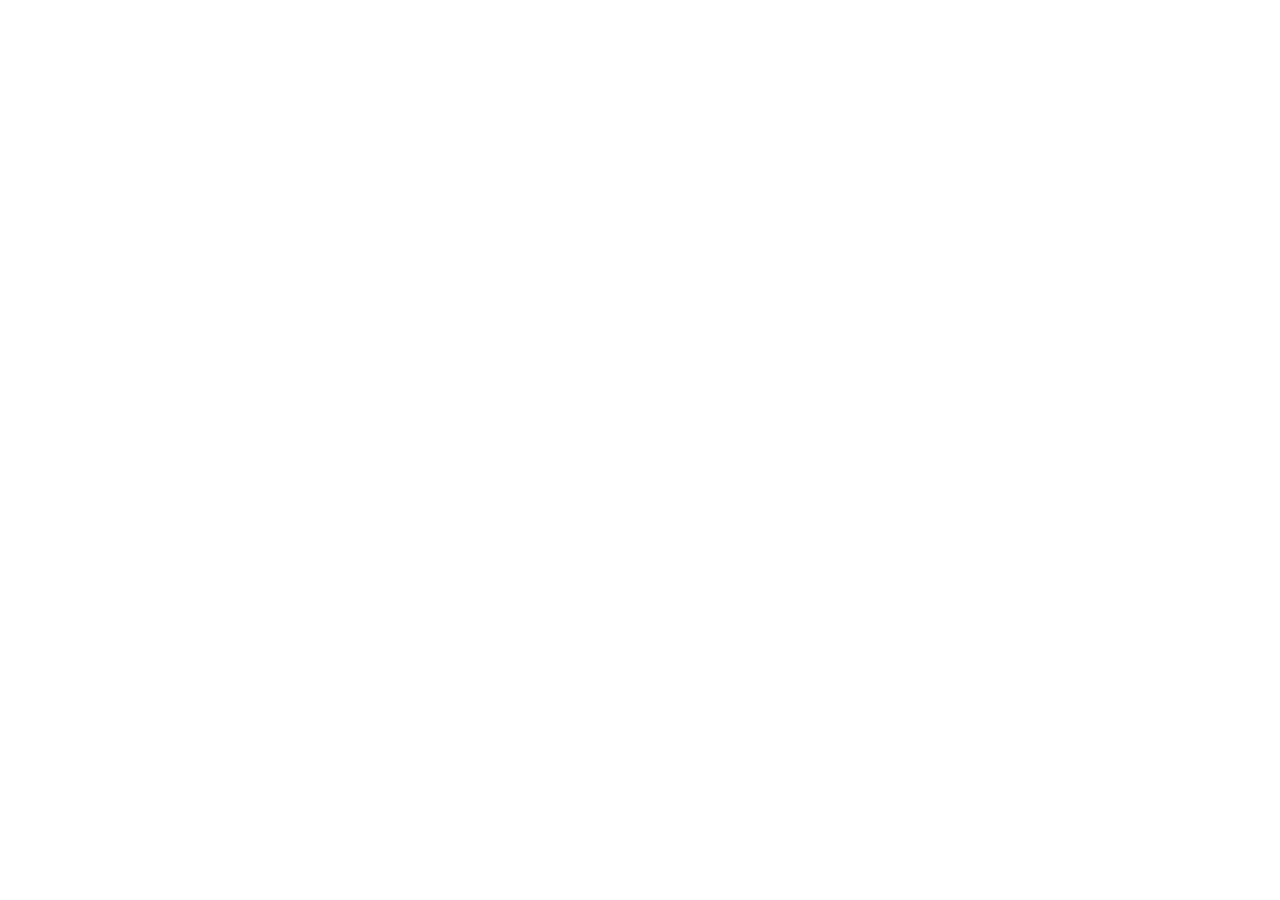
==== index.html @ fa8ad5d9 "git init" ====
<!DOCTYPE html>
<html lang="en">
  <head>
    <meta charset="UTF-8" />
    <meta name="viewport" content="width=device-width, initial-scale=1.0" />
    <title>Preguntas de entrevistas de Desarrollo Web</title>
    <link rel="shortcut icon" href="favicon.ico" type="image/x-icon">
  </head>
  <body>
    
  </body>
</html>
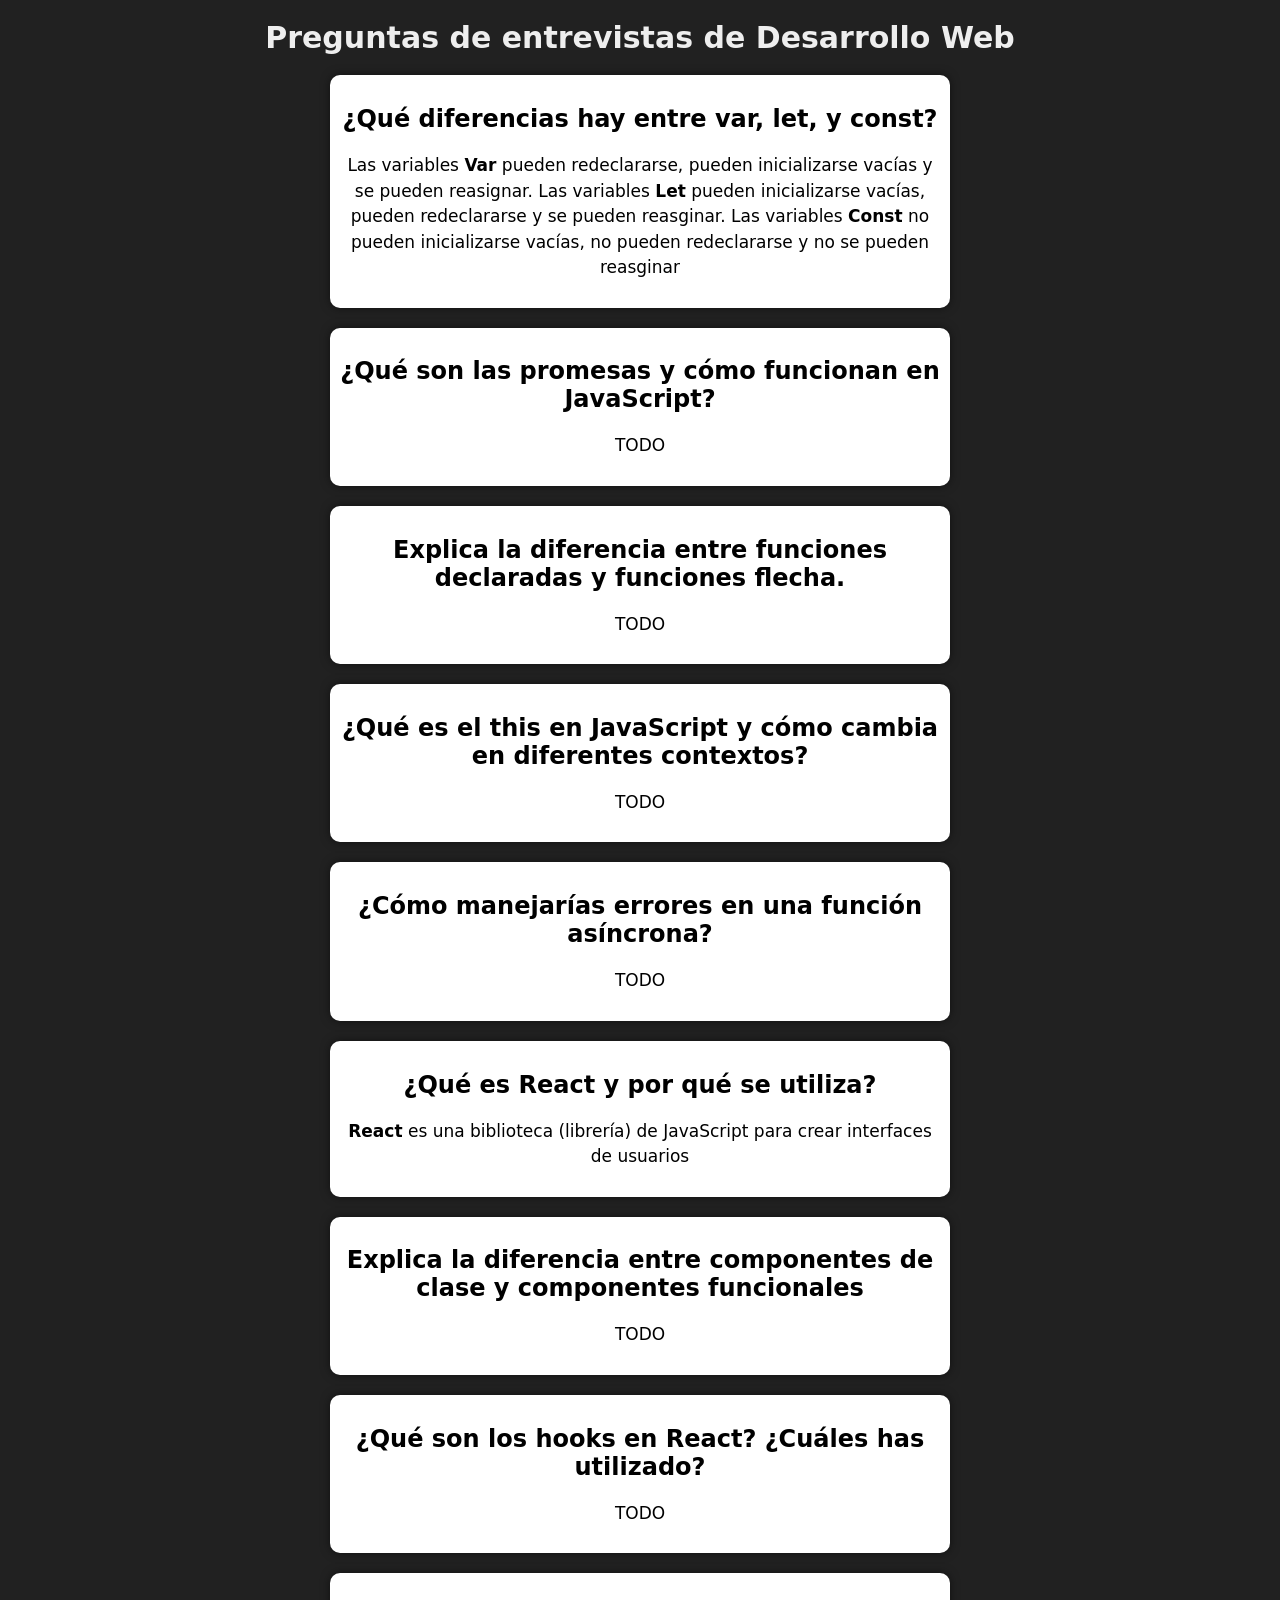
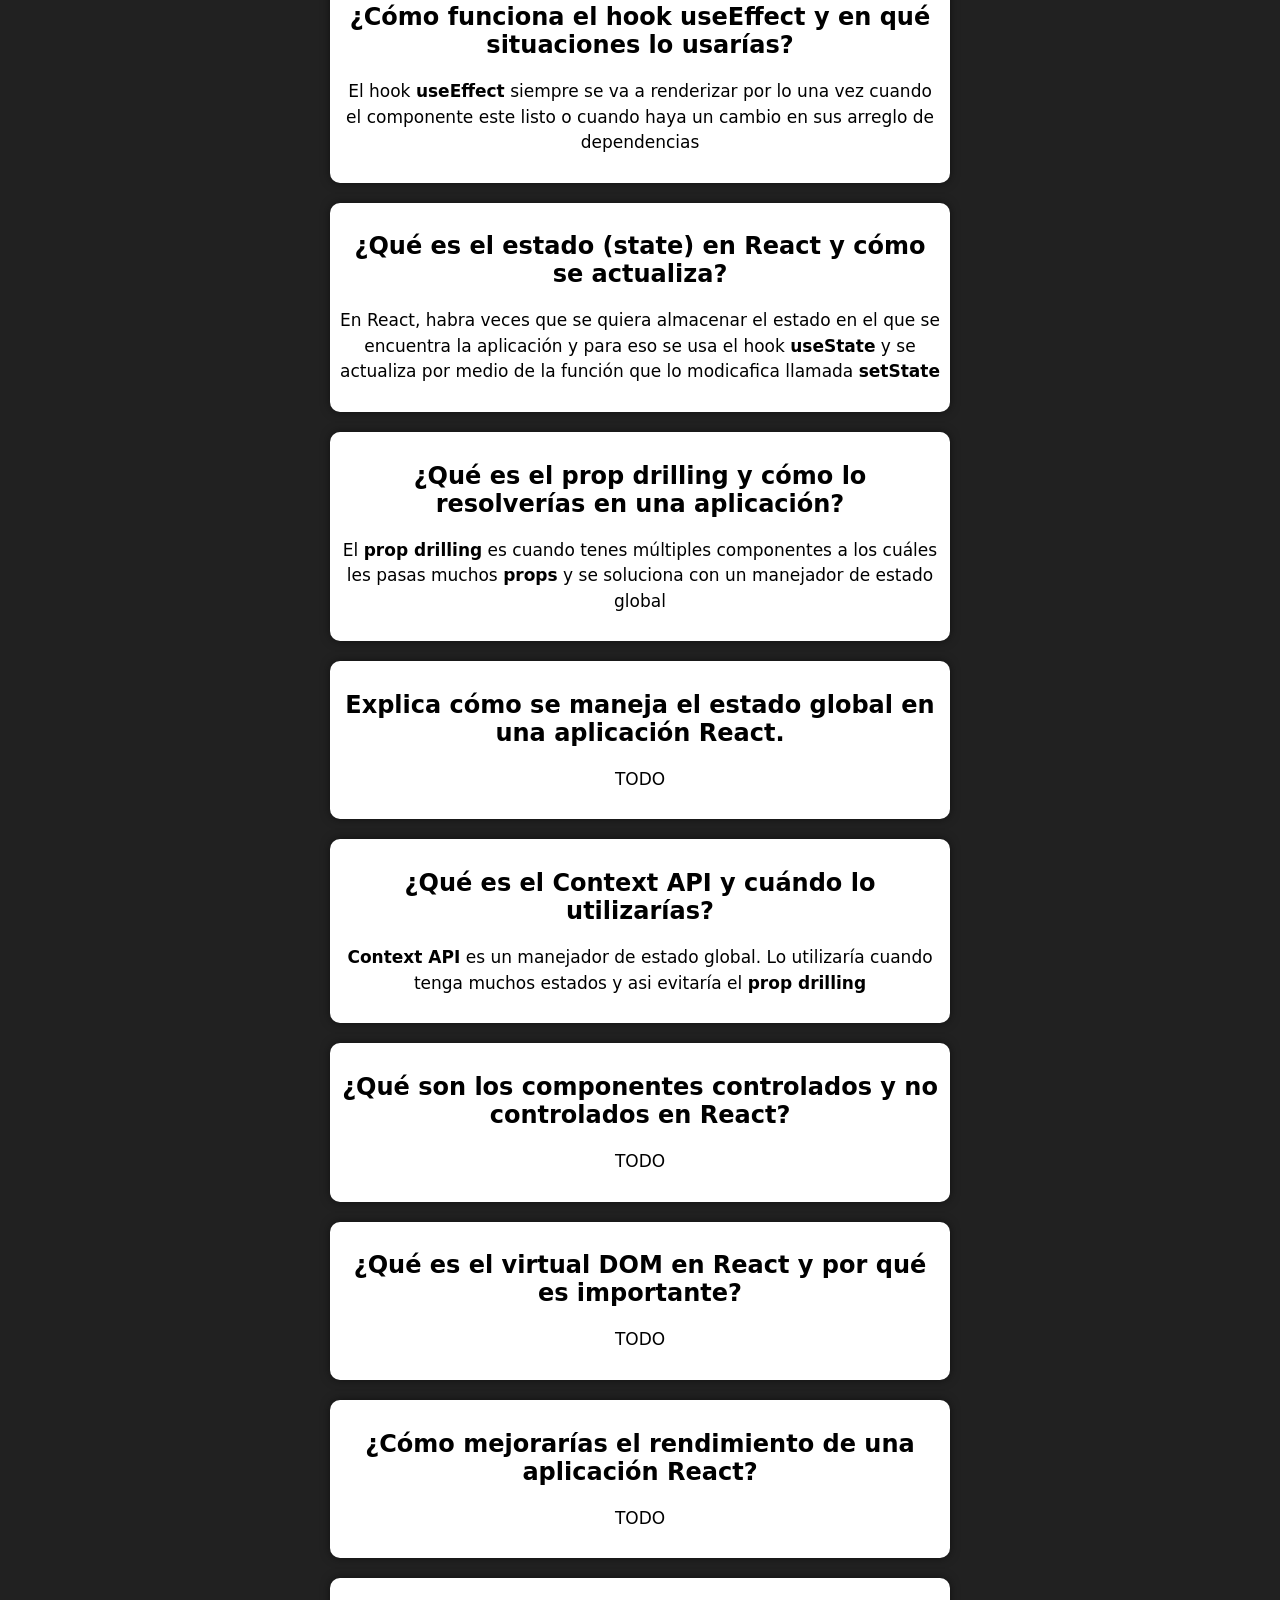
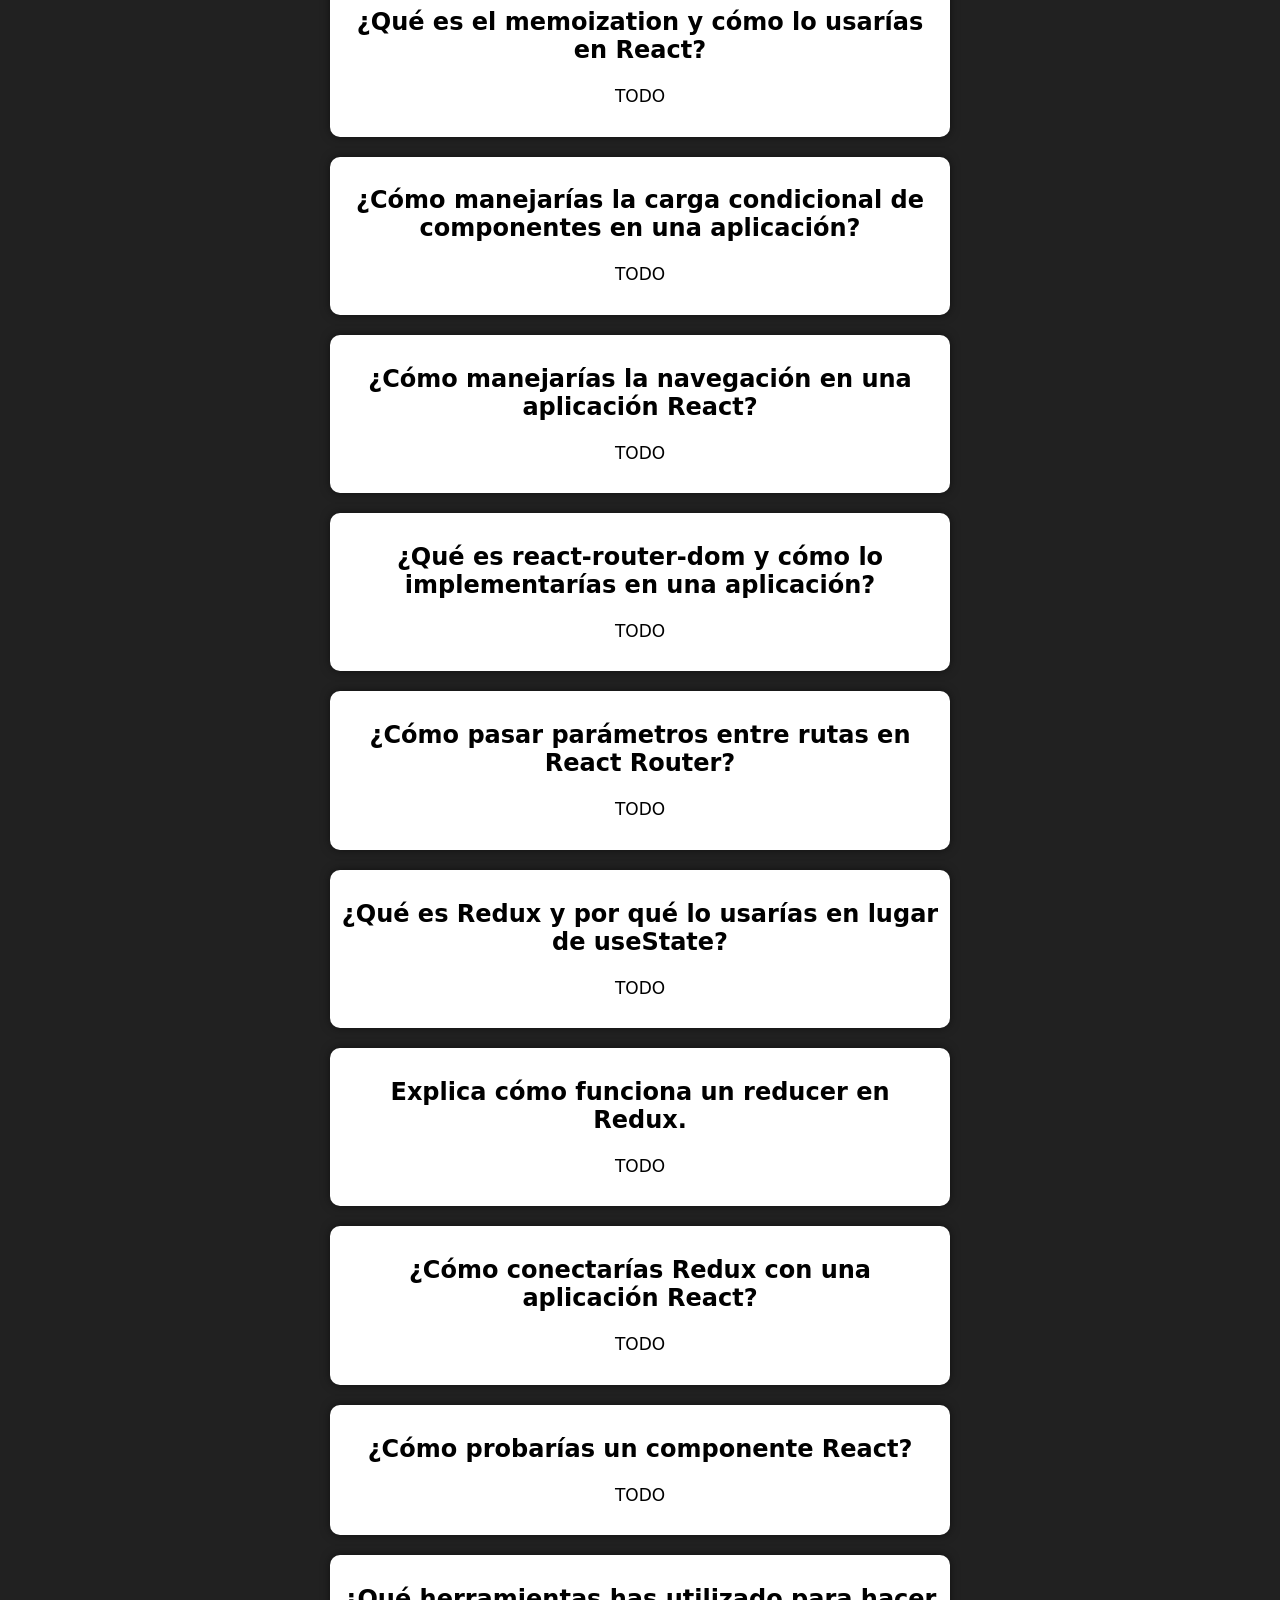
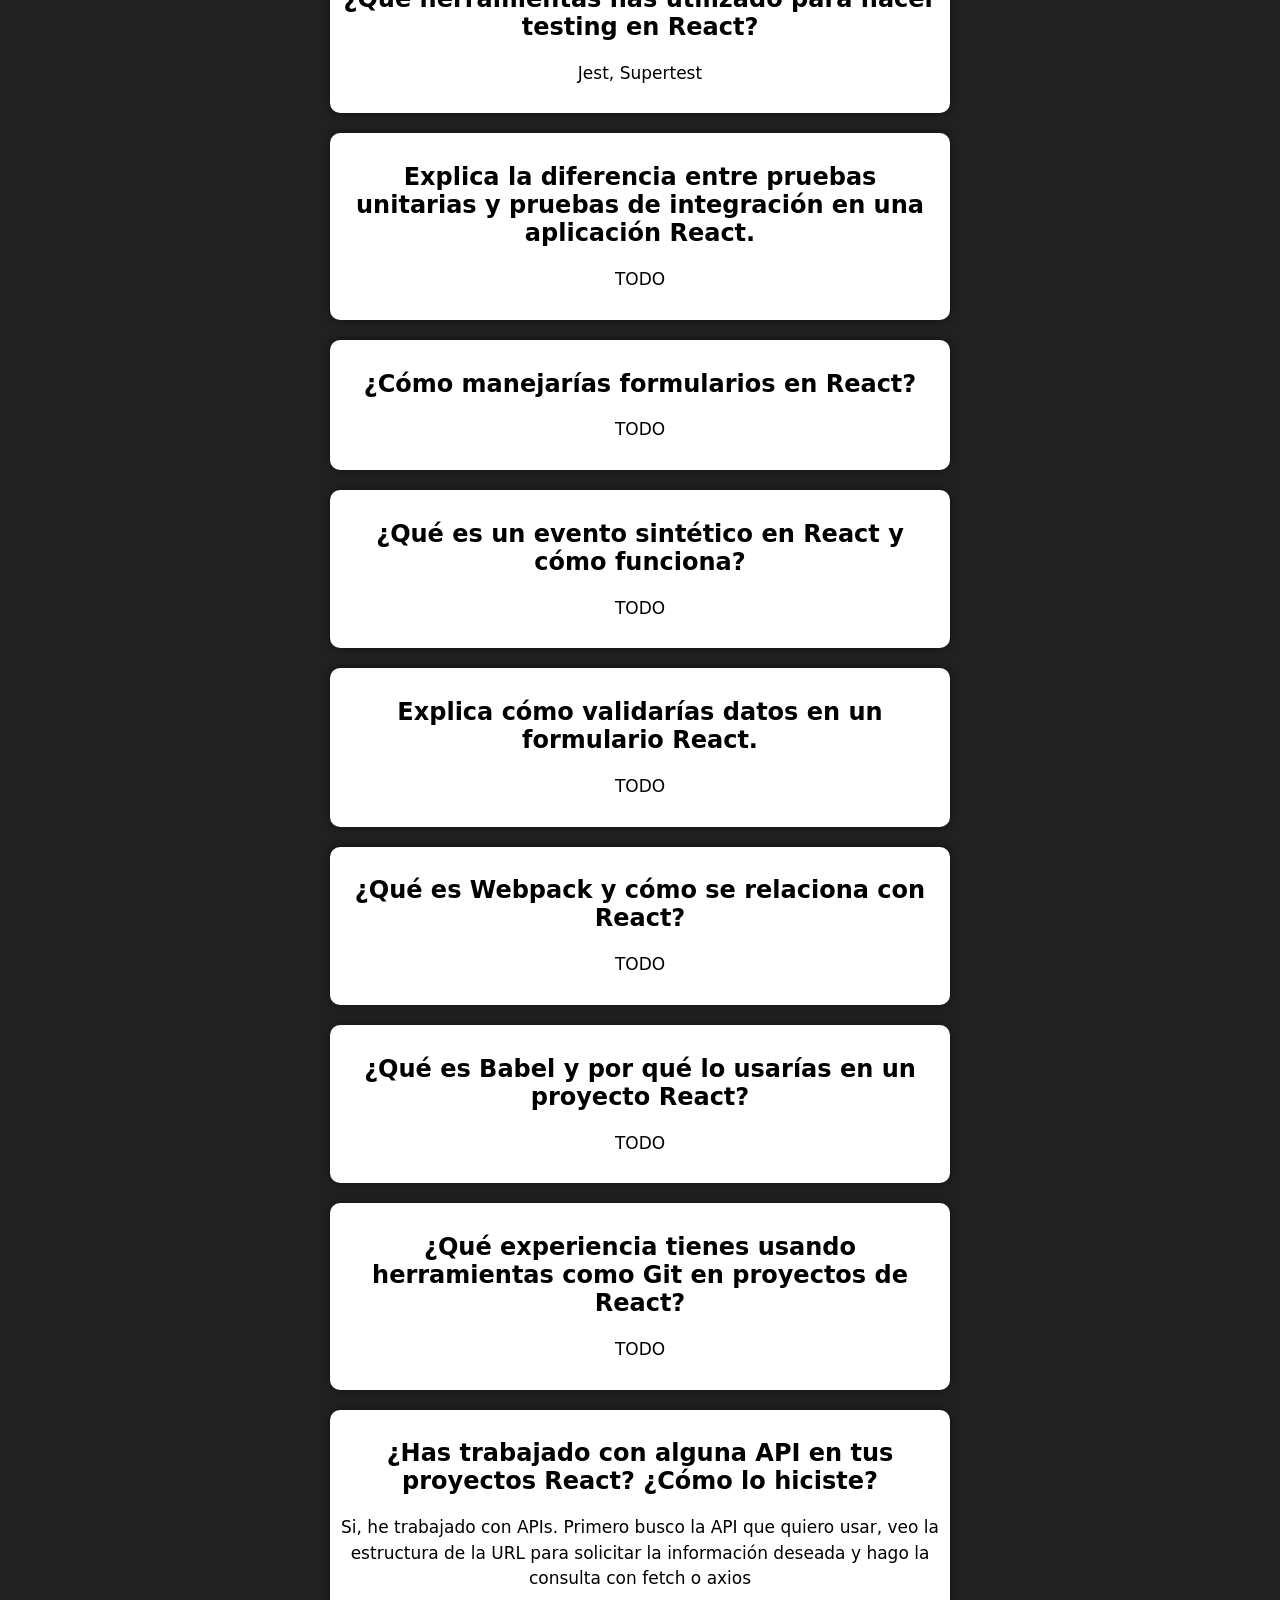
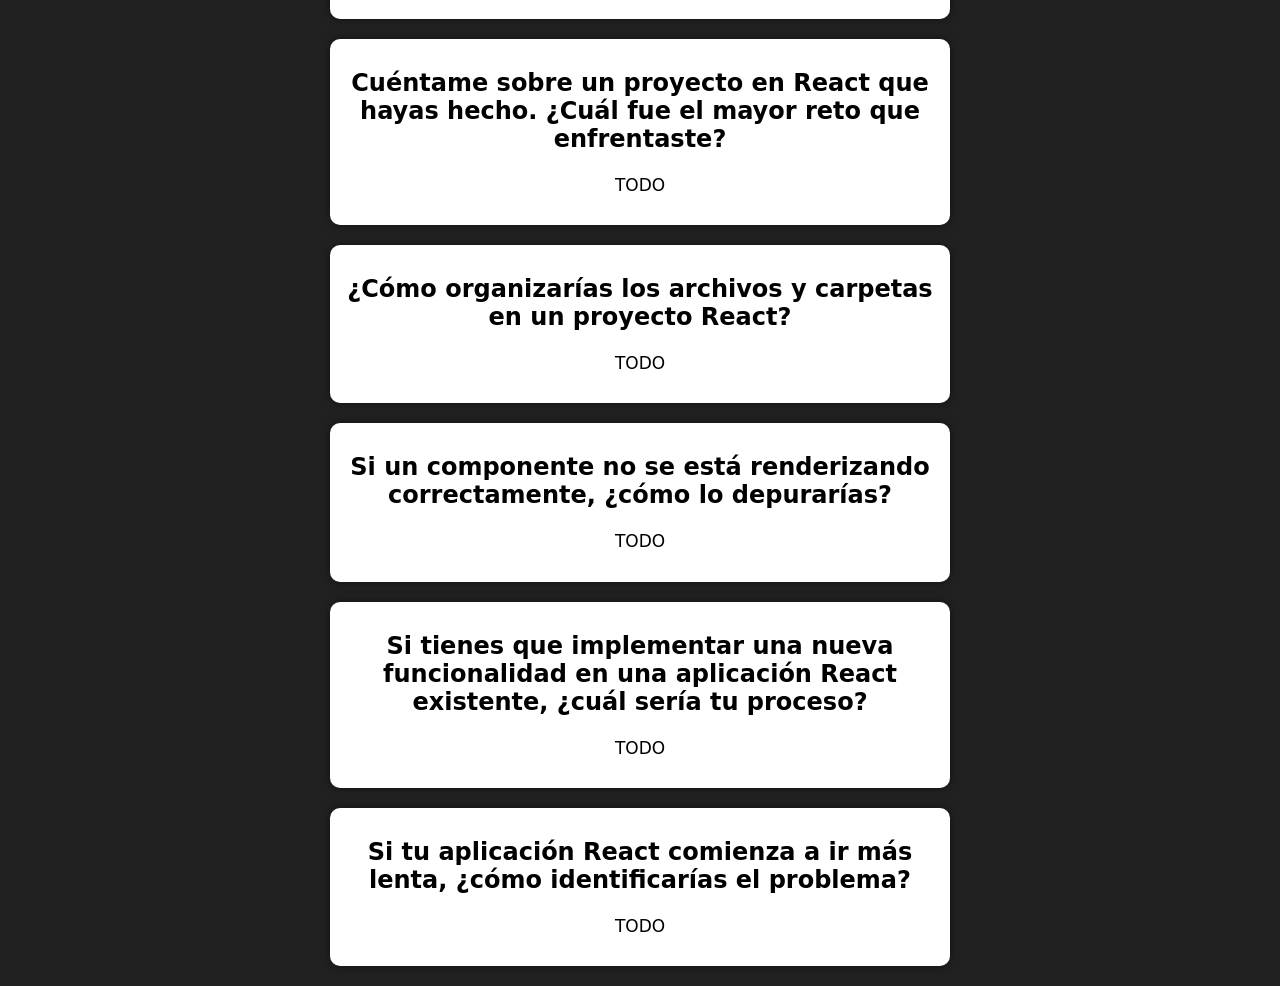
==== commit 5ec71c83: "terminando con el html, css y js" ====
--- a/index.html
+++ b/index.html
@@ -4,9 +4,14 @@
     <meta charset="UTF-8" />
     <meta name="viewport" content="width=device-width, initial-scale=1.0" />
     <title>Preguntas de entrevistas de Desarrollo Web</title>
-    <link rel="shortcut icon" href="favicon.ico" type="image/x-icon">
+    <link rel="shortcut icon" href="img/favicon.ico" type="image/x-icon">
+    <link rel="stylesheet" href="css/styles.css">
   </head>
   <body>
-    
+    <div class="container">
+      <h1 class="interview-questions-title">Preguntas de entrevistas de Desarrollo Web</h1>
+    </div>
+
+    <script src="js/app.js" type="module"></script>
   </body>
 </html>
--- a/css/styles.css
+++ b/css/styles.css
@@ -0,0 +1,40 @@
+html {
+  font-size: 62.5%;
+}
+
+body {
+  font-size: 1.6rem;
+  background-color: #212121;
+  font-family: system-ui, -apple-system, BlinkMacSystemFont, 'Segoe UI', Roboto, Oxygen, Ubuntu, Cantarell, 'Open Sans', 'Helvetica Neue', sans-serif;
+}
+
+.interview-questions-title {
+  color: #eee;
+  text-align: center;
+  font-size: 3rem;
+}
+
+.question {
+  background-color: #fff;
+  padding: 1rem;
+  border-radius: 1rem;
+  margin-bottom: 2rem;
+  text-align: center;
+  box-shadow: 0 0 1rem 0 rgb(0 0 0 / 50%);
+
+  @media(min-width: 992px) {
+    & {
+      width: 60rem;
+      margin: 0 auto 2rem;
+    }
+  }
+}
+
+.question-text {
+  line-height: 1.5;
+  font-size: 1.7rem;
+}
+
+.bold {
+  font-weight: bold
+}
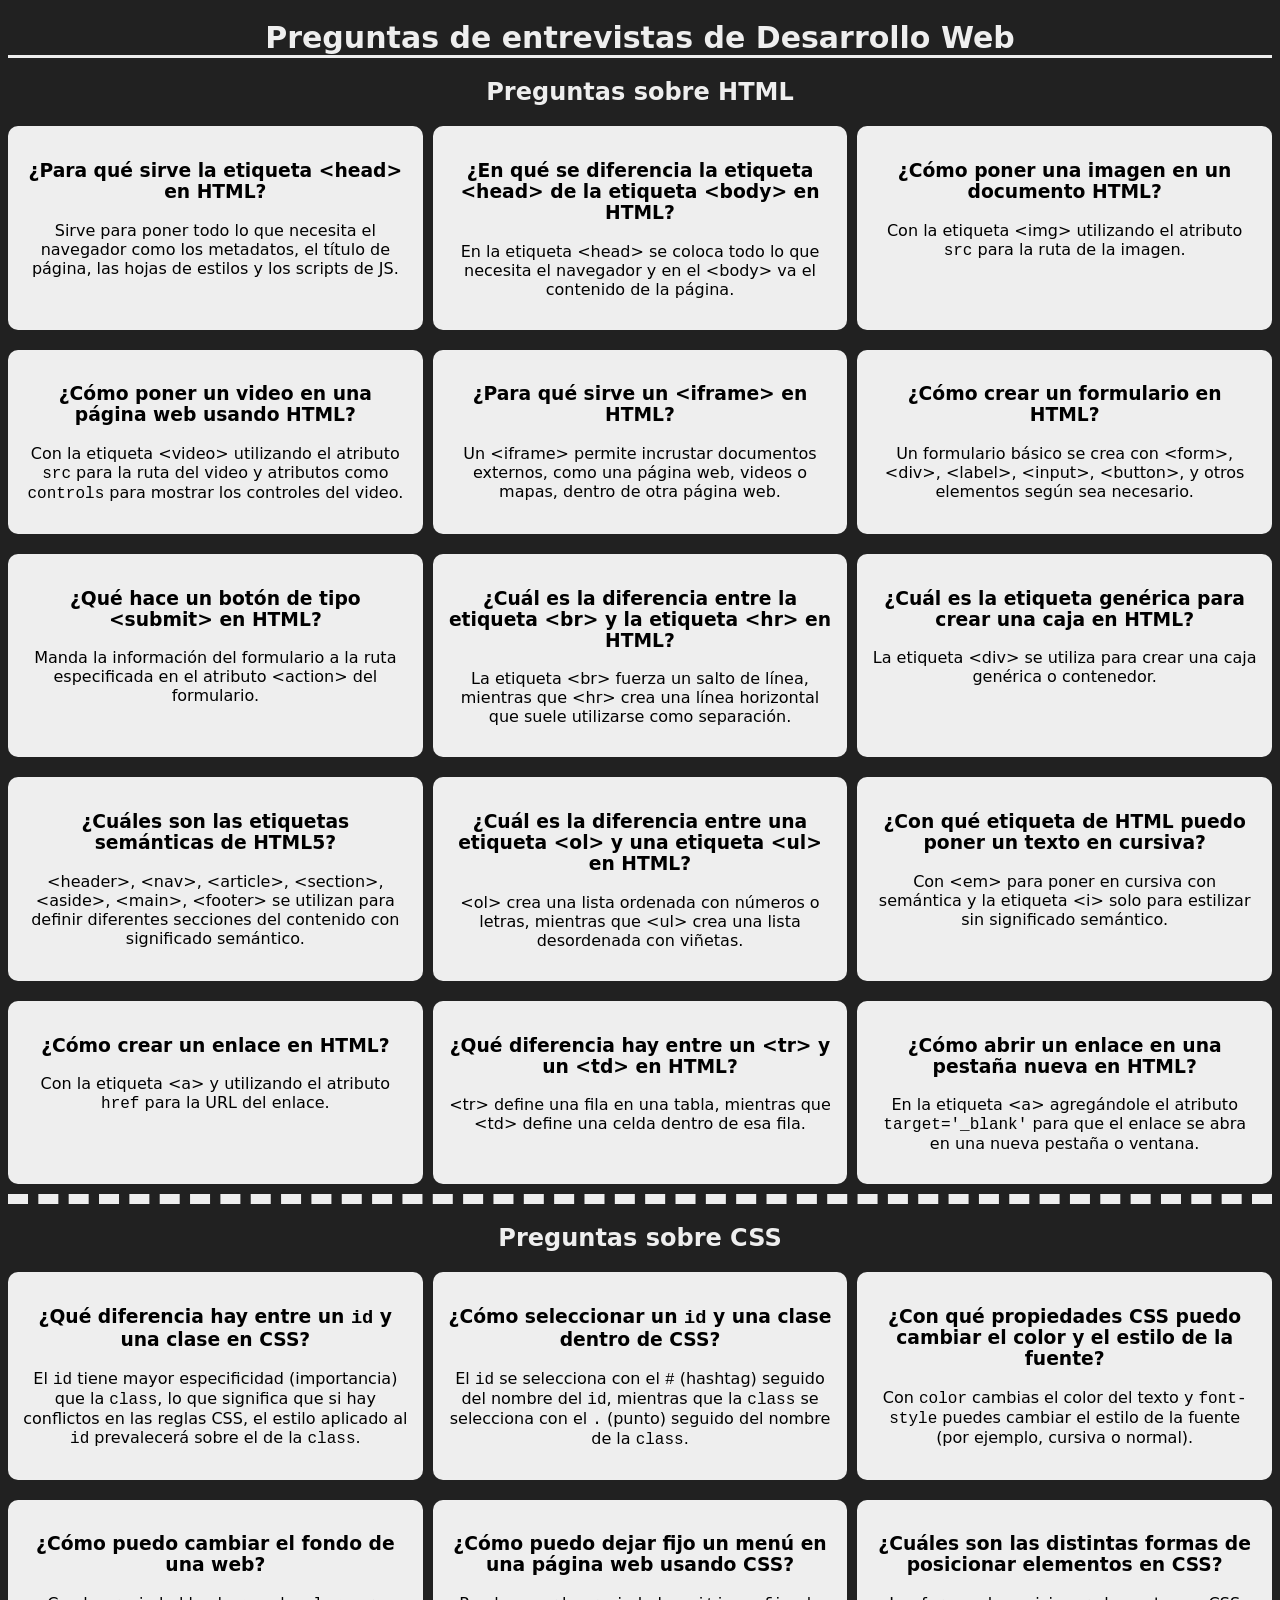
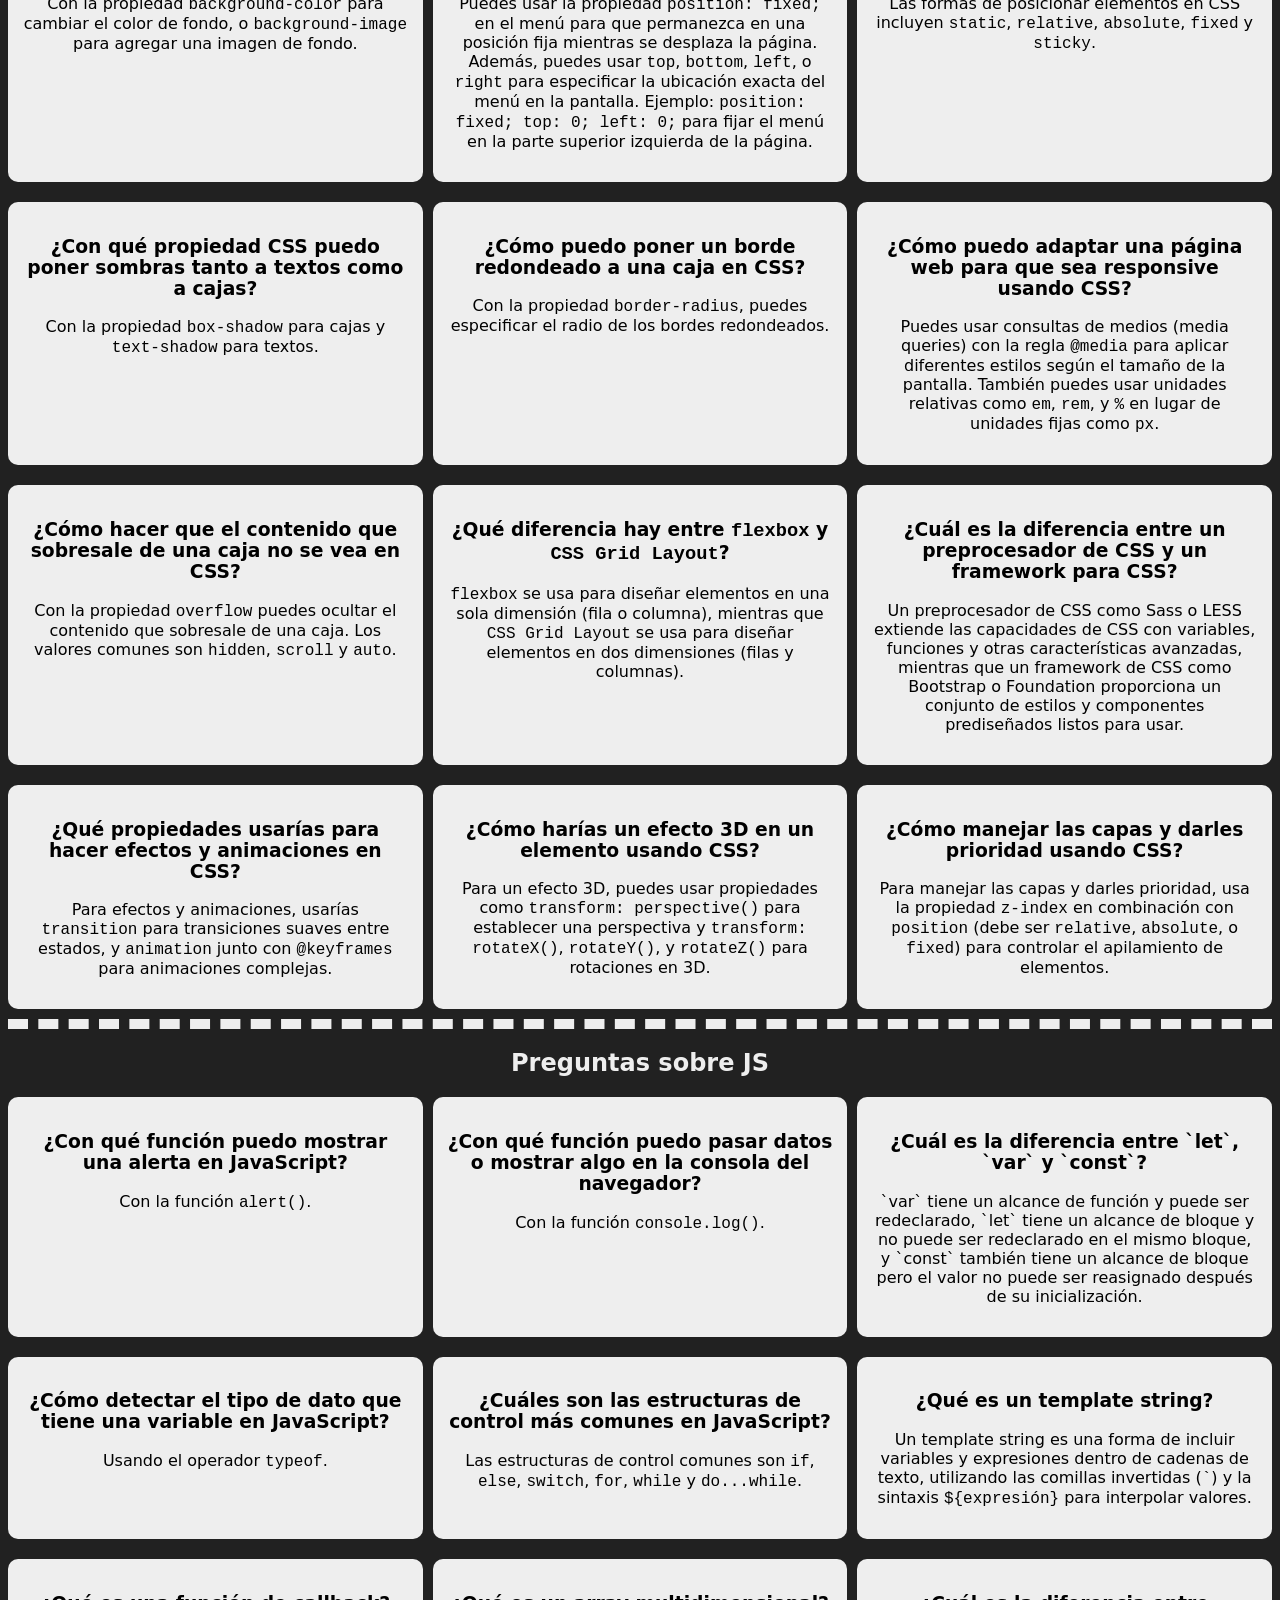
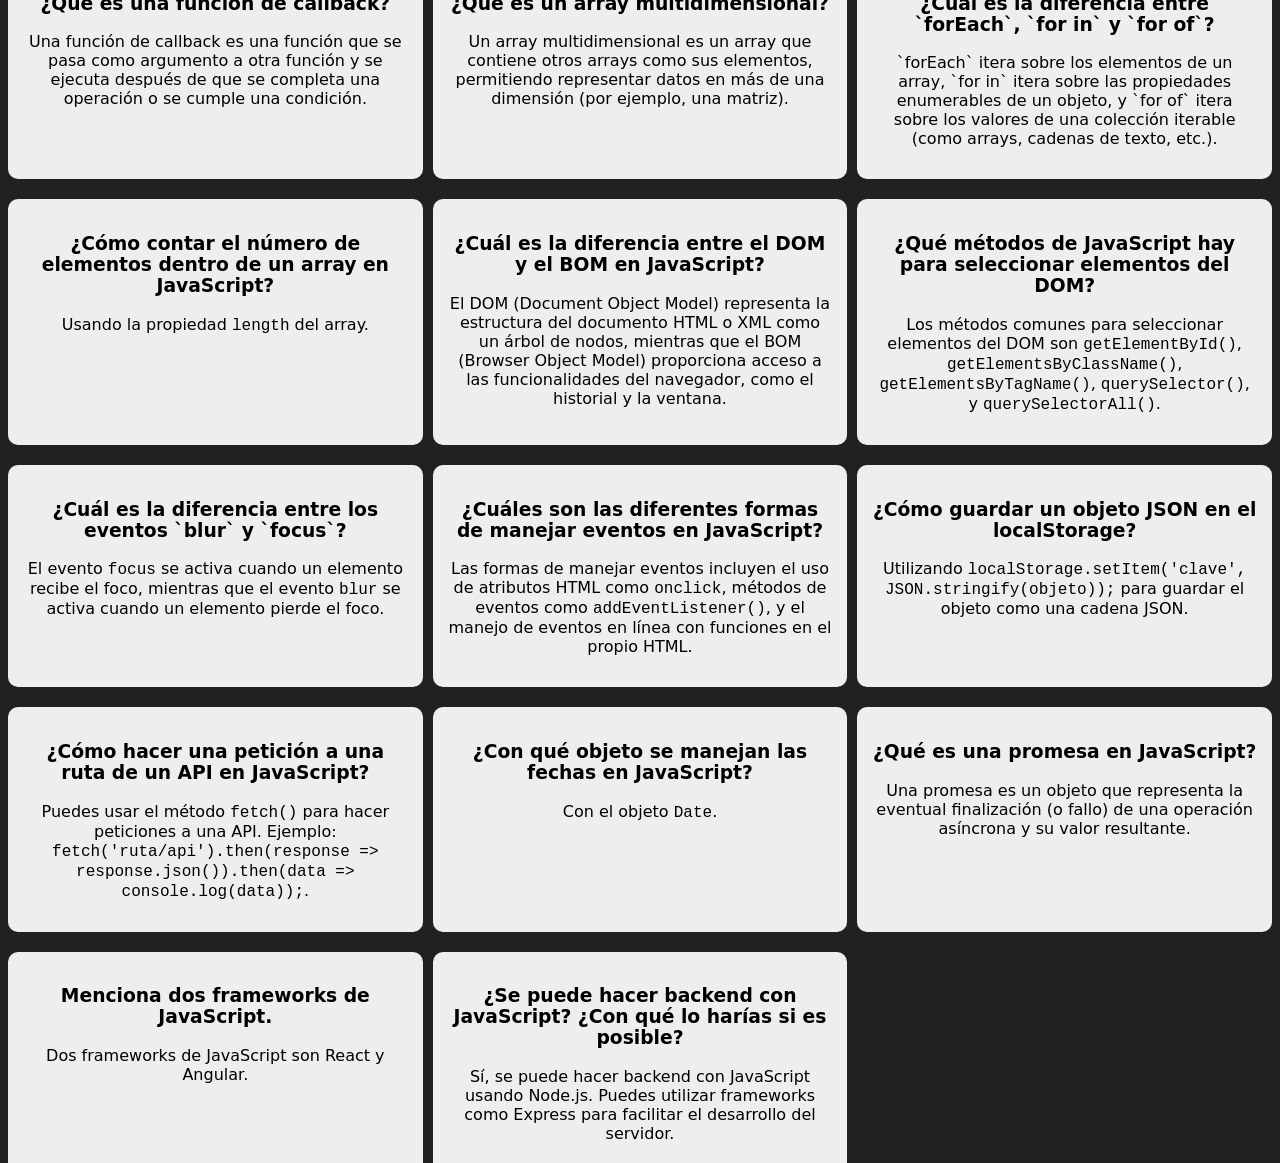
==== commit 2fa7c50b: "finalizando las preguntas de html, css, js" ====
--- a/index.html
+++ b/index.html
@@ -10,6 +10,18 @@
   <body>
     <div class="container">
       <h1 class="interview-questions-title">Preguntas de entrevistas de Desarrollo Web</h1>
+      <div id="html-questions">
+        <h2>Preguntas sobre HTML</h2>
+        <div class="html-questions"></div>
+      </div>
+      <div id="css-questions">
+        <h2>Preguntas sobre CSS</h2>
+        <div class="css-questions"></div>
+      </div>
+      <div id="js-questions">
+        <h2>Preguntas sobre JS</h2>
+        <div class="js-questions"></div>
+      </div>
     </div>
 
     <script src="js/app.js" type="module"></script>
--- a/css/styles.css
+++ b/css/styles.css
@@ -8,33 +8,33 @@
   font-family: system-ui, -apple-system, BlinkMacSystemFont, 'Segoe UI', Roboto, Oxygen, Ubuntu, Cantarell, 'Open Sans', 'Helvetica Neue', sans-serif;
 }
 
+h2 {
+  color: #eee;
+  text-align: center;
+}
+
 .interview-questions-title {
   color: #eee;
   text-align: center;
   font-size: 3rem;
+  border-bottom: .3rem solid #eee;
 }
 
-.question {
-  background-color: #fff;
-  padding: 1rem;
-  border-radius: 1rem;
-  margin-bottom: 2rem;
-  text-align: center;
-  box-shadow: 0 0 1rem 0 rgb(0 0 0 / 50%);
-
-  @media(min-width: 992px) {
-    & {
-      width: 60rem;
-      margin: 0 auto 2rem;
-    }
-  }
+:is(.html-questions, .css-questions, .js-questions) {
+  display: grid;
+  grid-template-columns: repeat(auto-fit, minmax(350px, 1fr));
+  gap: 10px;
+  border-bottom: 1rem dashed #eee;
 }
 
-.question-text {
-  line-height: 1.5;
-  font-size: 1.7rem;
+.js-questions {
+  border-bottom: none;
 }
 
-.bold {
-  font-weight: bold
+:is(.htmlQuestion, .cssQuestion, .jsQuestion) {
+  background-color: #eee;
+  padding: 15px;
+  margin-bottom: 10px;
+  border-radius: 10px;
+  text-align: center;
 }
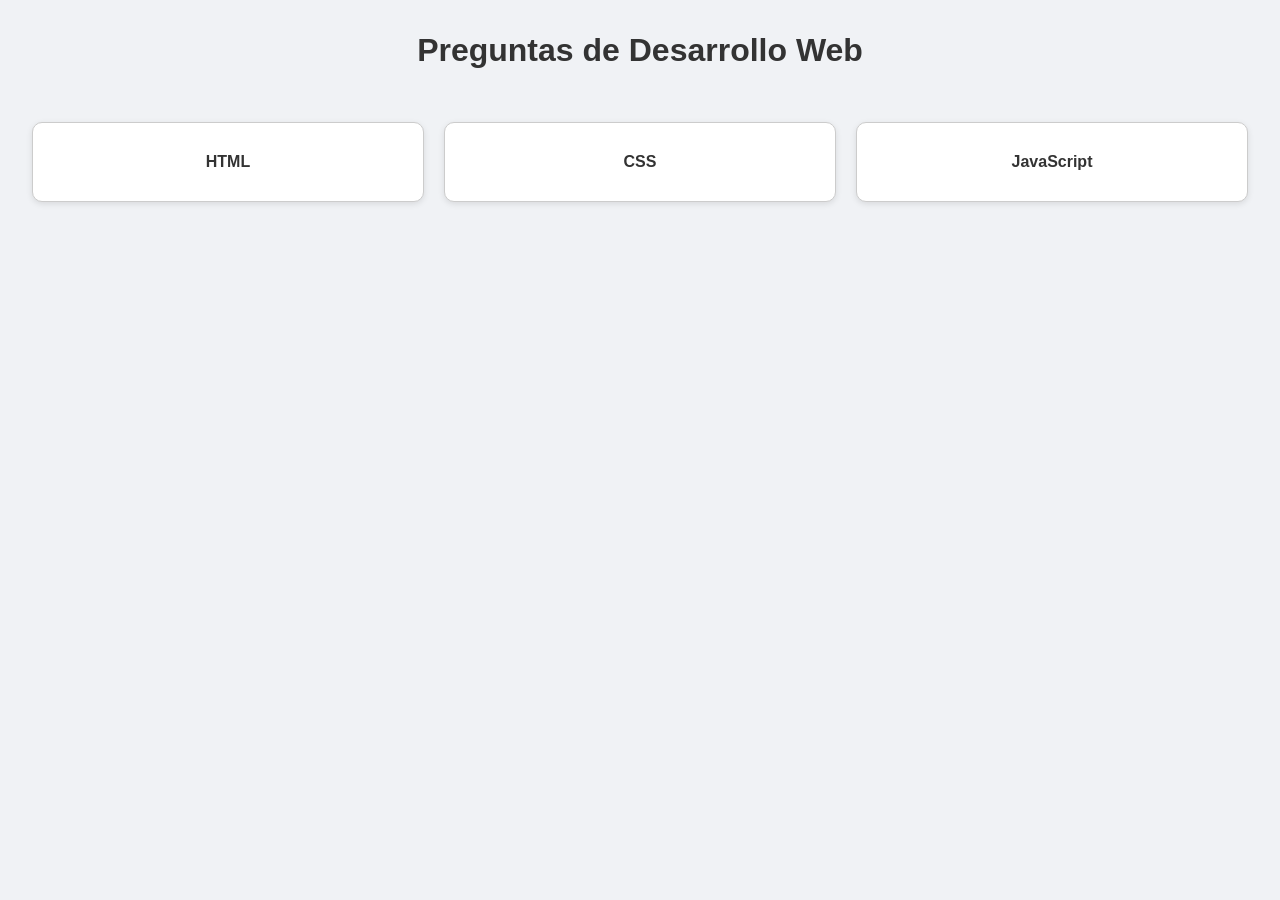
==== commit 98d71b09: "Refactor HTML, CSS, and JavaScript files; remove unused JS and variables, update styles, and enhance" ====
--- a/index.html
+++ b/index.html
@@ -1,29 +1,19 @@
 <!DOCTYPE html>
-<html lang="en">
-  <head>
-    <meta charset="UTF-8" />
-    <meta name="viewport" content="width=device-width, initial-scale=1.0" />
-    <title>Preguntas de entrevistas de Desarrollo Web</title>
-    <link rel="shortcut icon" href="img/favicon.ico" type="image/x-icon">
-    <link rel="stylesheet" href="css/styles.css">
-  </head>
-  <body>
-    <div class="container">
-      <h1 class="interview-questions-title">Preguntas de entrevistas de Desarrollo Web</h1>
-      <div id="html-questions">
-        <h2>Preguntas sobre HTML</h2>
-        <div class="html-questions"></div>
-      </div>
-      <div id="css-questions">
-        <h2>Preguntas sobre CSS</h2>
-        <div class="css-questions"></div>
-      </div>
-      <div id="js-questions">
-        <h2>Preguntas sobre JS</h2>
-        <div class="js-questions"></div>
-      </div>
-    </div>
-
-    <script src="js/app.js" type="module"></script>
-  </body>
+<html lang="es">
+<head>
+  <meta charset="UTF-8">
+  <meta name="viewport" content="width=device-width, initial-scale=1.0">
+  <title>Preguntas de Desarrollo Web</title>
+  <link rel="shortcut icon" href="img/favicon.ico" type="image/x-icon">
+  <link rel="stylesheet" href="css/styles.css">
+</head>
+<body>
+  <h1>Preguntas de Desarrollo Web</h1>
+  
+  <div class="card-container">
+    <a class="card" href="views/htmlView.html">HTML</a>
+    <a class="card" href="views/cssView.html">CSS</a>
+    <a class="card" href="views/javascriptView.html">JavaScript</a>
+  </div>
+</body>
 </html>
--- a/css/styles.css
+++ b/css/styles.css
@@ -1,40 +1,80 @@
-html {
-  font-size: 62.5%;
+body {
+  font-family: Arial, sans-serif;
+  text-align: center;
+  margin: 0;
+  padding: 0;
+  background-color: #f0f2f5;
+  position: relative;
 }
 
-body {
-  font-size: 1.6rem;
-  background-color: #212121;
-  font-family: system-ui, -apple-system, BlinkMacSystemFont, 'Segoe UI', Roboto, Oxygen, Ubuntu, Cantarell, 'Open Sans', 'Helvetica Neue', sans-serif;
+h1 {
+  margin-top: 2rem;
+  font-size: 2rem;
+  text-align: center;
+  color: #333;
 }
 
-h2 {
-  color: #eee;
-  text-align: center;
+.card-container {
+  padding: 2rem;
+  display: grid;
+  grid-template-columns: 1fr;
+  margin-top: 1rem;
+  gap: 20px;
 }
 
-.interview-questions-title {
-  color: #eee;
-  text-align: center;
-  font-size: 3rem;
-  border-bottom: .3rem solid #eee;
+.card {
+  background-color: #ffffff;
+  padding: 30px 50px;
+  text-decoration: none;
+  color: #333;
+  font-weight: bold;
+  border: 1px solid #ccc;
+  border-radius: 10px;
+  box-shadow: 0 2px 6px rgba(0, 0, 0, 0.1);
+  transition: transform 0.2s ease;
 }
 
-:is(.html-questions, .css-questions, .js-questions) {
-  display: grid;
-  grid-template-columns: repeat(auto-fit, minmax(350px, 1fr));
-  gap: 10px;
-  border-bottom: 1rem dashed #eee;
+.card:hover {
+  transform: scale(1.05);
+  background-color: #e6f0ff;
 }
 
-.js-questions {
-  border-bottom: none;
+.question {
+  background: white;
+  border-radius: 8px;
+  box-shadow: 0 2px 4px rgba(0, 0, 0, 0.1);
+  margin: 1rem auto;
+  padding: 1rem;
+  max-width: 800px;
 }
 
-:is(.htmlQuestion, .cssQuestion, .jsQuestion) {
+.question h3 {
+  margin-top: 0;
+}
+
+code {
   background-color: #eee;
-  padding: 15px;
-  margin-bottom: 10px;
-  border-radius: 10px;
-  text-align: center;
+  padding: 2px 4px;
+  border-radius: 4px;
+}
+
+.comeback-btn {
+  background-color: #333;
+  color: #ccc;
+  font-size: 1.3rem;
+  position: absolute;
+  top: 1rem;
+  left: 1rem;
+}
+
+@media (width >= 768px) {
+  .card-container {
+    grid-template-columns: repeat(2, 1fr);
+  }
+}
+
+@media (width >= 1024px) {
+  .card-container {
+    grid-template-columns: repeat(3, 1fr);
+  }
 }
